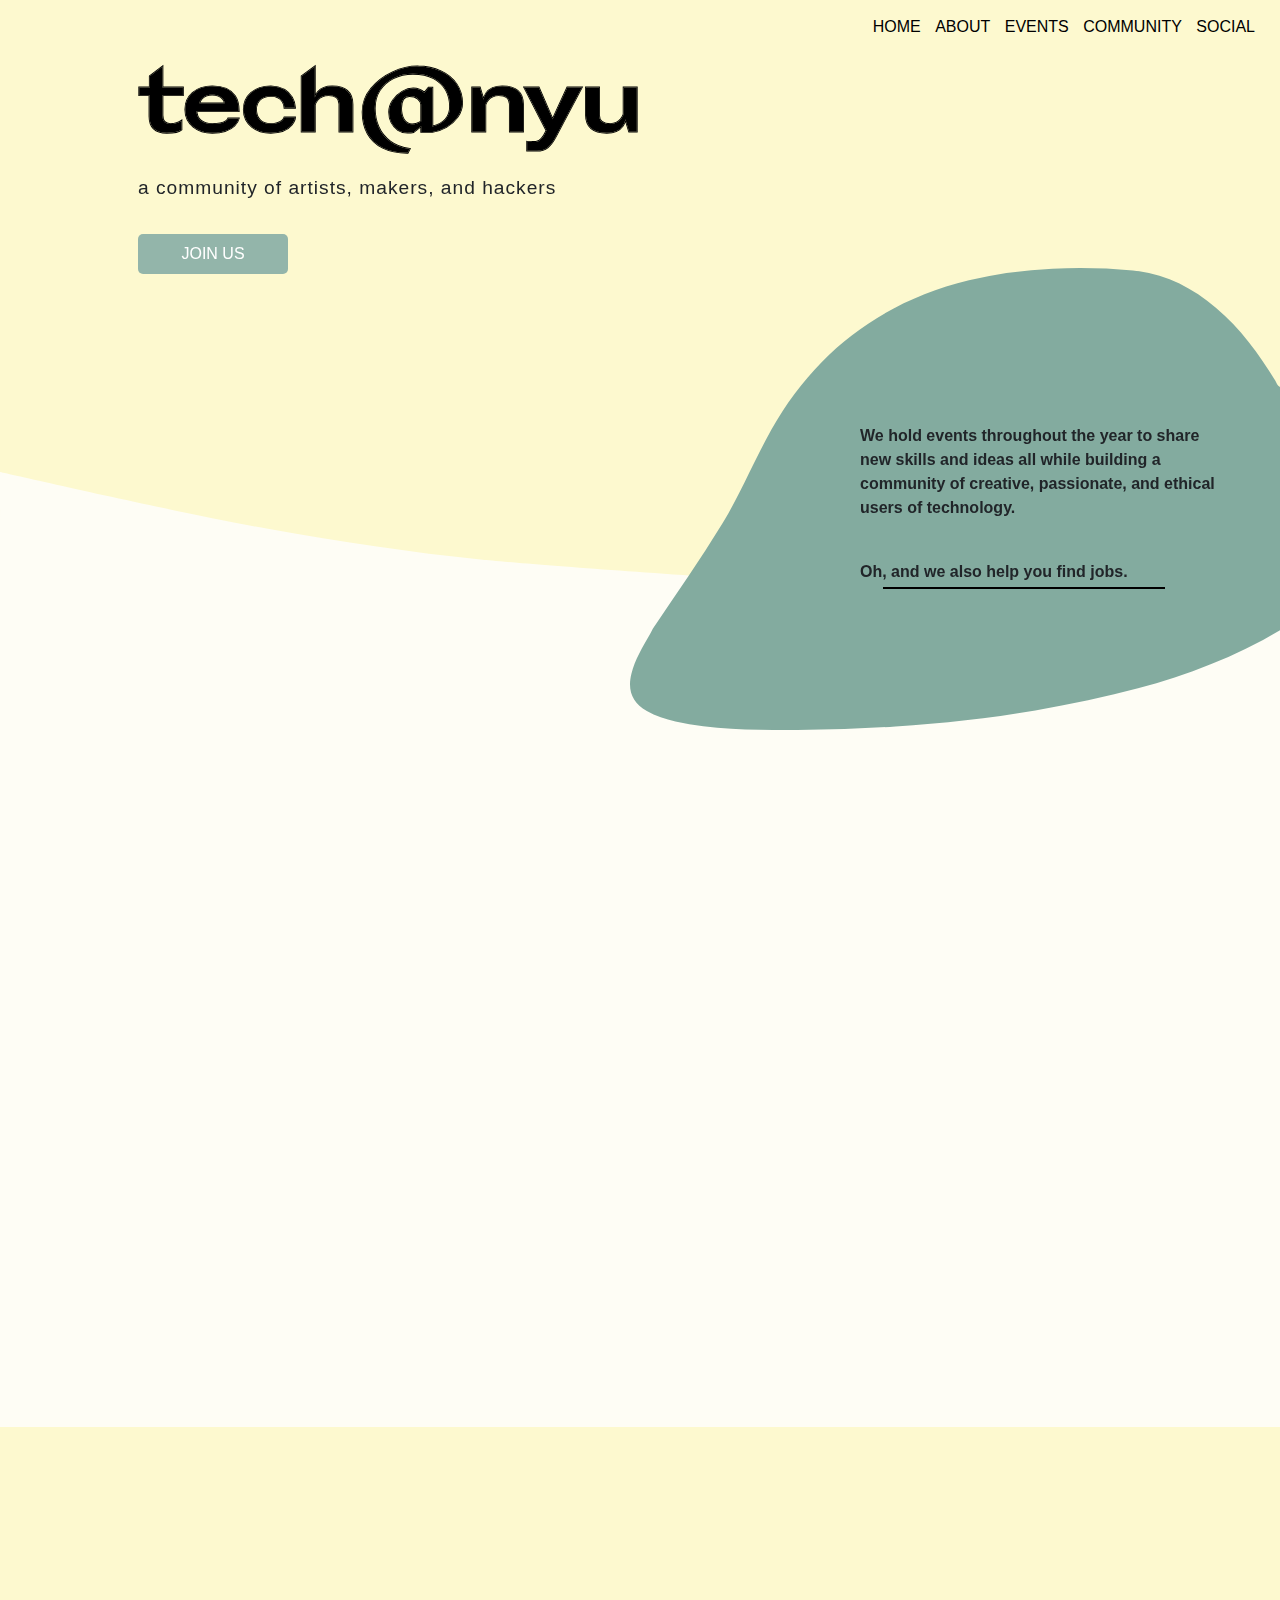
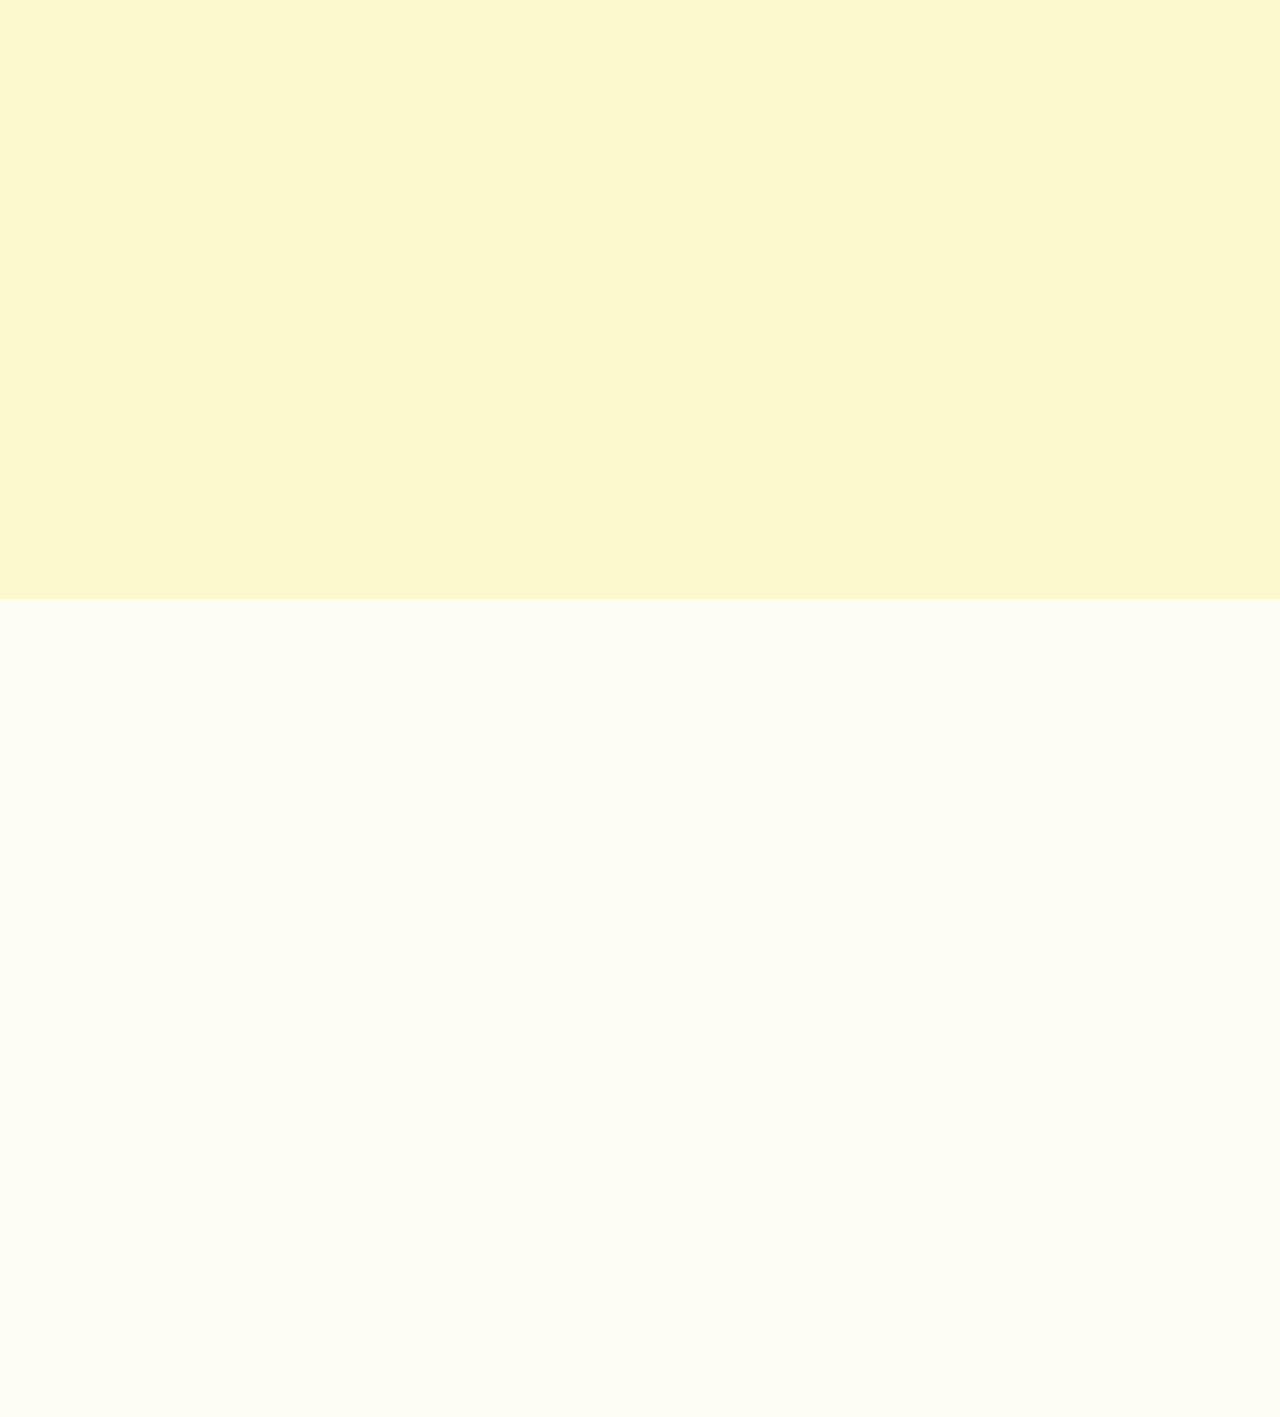
==== index.html @ 1ab99ee9 "new site" ====
<!doctype html>
<html>
    <head>
        <title>Tech@NYU</title>
        <meta name="viewport" content="width=device-width, initial-scale=1, shrink-to-fit=no">
        
        <link href="css/home-style.css" rel="stylesheet">
        <link rel="stylesheet" href="https://stackpath.bootstrapcdn.com/bootstrap/4.4.1/css/bootstrap.min.css" integrity="sha384-Vkoo8x4CGsO3+Hhxv8T/Q5PaXtkKtu6ug5TOeNV6gBiFeWPGFN9MuhOf23Q9Ifjh" crossorigin="anonymous">
        <link rel="stylesheet" href="https://unpkg.com/aos@next/dist/aos.css" />

    </head>
    <body class="white" id = "home">
        <header class="yellow overflow" data-aos="fade-in">
            <nav data-aos="fade-in" data-aos-delay="500">
                <ul>
                    <li><a href= "#home" class="scroll">HOME</a></li>
                    <li><a href= "#about" class="scroll">ABOUT</a></li>
                    <li><a href= "#events" class="scroll">EVENTS</a></li>
                    <li><a href= "#community" class="scroll">COMMUNITY</a></li>
                    <li><a href= "#social" class="scroll">SOCIAL</a></li>
                </ul>
            </nav>
            <div id = "logo-container" data-aos="fade-right" data-aos-delay="1000">
                <img id = "logo" src="assets/logo.svg">
                <p id = "catch-line">a community of artists, makers, and hackers</p>
                <a class="scroll" href="#community"><button class = "green-button">JOIN US</button></a>
            </div>
            <div id = "blob-container" data-aos="fade-left" data-aos-delay="1500">
                <div>
                    <img src="assets/green.svg">
                    <div id = "mission-text">
                        <p>We hold events throughout the year to share new skills and ideas all while building a community of creative, passionate, and ethical users of technology.</p>
                        <p>Oh, and we also help you find jobs.</p>
                    </div>
                    <hr id = "black-line">
                </div>
            </div>
        </header>
        
        <section id = "about" class="white">
            <div class="container">
                <div class="row">
                    <div class="col-sm" data-aos="zoom-in" data-aos-delay="500">
                        <h2>Creativity</h2>
                        <img class = "mission-pic" src="assets/creativity.svg" alt="creativity">
                        <p class="mission-para">Ideate and innovate your ideas through design.</p>
                    </div>
                    <div class="col-sm" data-aos="zoom-in" data-aos-delay="700">
                        <h2>Learning</h2>
                        <img class = "mission-pic" src="assets/web.svg" alt="learning">
                        <p class="mission-para">Pick up new skills or brush up your code.</p>
                    </div>
                    <div class="col-sm" data-aos="zoom-in" data-aos-delay="1000">
                        <h2>Community</h2>
                        <img class = "mission-pic" src="assets/network.svg" alt="community">
                        <p class="mission-para">Meet other tech-enthusiasts.</p>
                    </div>
                </div>
            </div>
            <h1 id = "future-leaders" data-aos="fade-in" data-aos-delay="1200">We're building a community for the future leaders in tech.</h1>
        </section>
        
        <section id = "events" class="yellow">
            <div id = "lav-rect">
                <img src = "assets/lavender-rect.svg" alt="lavender-rectangle" data-aos="fade-in" data-aos-offset="400" data-aos-delay="500">
                <div id = "event-head" data-aos="zoom-out" data-aos-offset="500">
                    <h1>EVENTS</h1>
                    <img id = "squiggles" src="assets/squiggles.svg" alt="squiggles">
                </div>
                <img id = "half-circ" src="assets/purple-half.svg" alt="Purple-semi-circle" data-aos="fade-in" data-aos-delay="650">
            </div>
            <div id = "come-meet" data-aos="fade-in" data-aos-delay="1000">
                <h3>COME MEET US</h3>
                <p>Look out for upcoming workshops, tutorials, info sessions, panels, and more!</p>
                <a class = "load-link" href="events.html"><button class = "green-button">SEE MORE</button></a>
            </div>
        </section>
        
        <section id = "community" class = "white">
            <div align = "right" data-aos="fade-left" data-aos-delay="500"><hr class="half-black-line"></div>
            <h1 data-aos="fade-in" data-aos-delay="1200" >JOIN THE COMMUNITY</h1>
            <div data-aos="fade-right" data-aos-delay="800" ><hr class="half-black-line"></div>
            <div class="container">
                <div class="row">
                    <div class="col" data-aos="zoom-out" data-aos-delay="1500">
                      <h4>STUDENTS</h4>
                        <p class="community-para">Join the <a href="https://mailchi.mp/7b624ef8b8ad/techatnyu" target="_blank" class = "link" >listserv</a> for upcoming events and opportunities.</p>
                    </div>
                    <div class="col" data-aos="zoom-out" data-aos-delay="1800">
                      <h4>CORPORATE</h4>
                        <p class="community-para">Interested in hosting an event with us? Fill out this <a href="https://airtable.com/shrxAdVpAfwUMlzUj" target="_blank" class="link">form</a></p>
                    </div>
                </div>
            </div>
        </section>
        
        <section id = "social" data-aos="fade-in">
            <h3>FOLLOW US</h3>
            <div id = "social-icons">
                <a href = "https://www.instagram.com/techatnyu/" target = "_blank"><img src = "assets/instagram-logo.svg" alt = "instagram logo"></a>
                <a href = "https://www.facebook.com/TechatNYU/" target = "_blank"><img src = "assets/facebook.svg" alt = "facebook logo"></a>
                <a href = "https://twitter.com/techatnyu" target = "_blank"><img src = "assets/twitter.svg" alt = "twitter logo"></a>
                <a href = "https://medium.com/@TechatNYU" target = "_blank"><img src = "assets/medium.svg" alt = "medium logo"></a>
                <a href = "https://www.youtube.com/channel/UCfnrLW1YMab6CDElGKw2aGQ" target = "_blank"><img src = "assets/youtube.svg" alt = "medium logo"></a>
            </div>
        </section>
        
        <script
        src="https://code.jquery.com/jquery-3.4.1.min.js"
        integrity="sha256-CSXorXvZcTkaix6Yvo6HppcZGetbYMGWSFlBw8HfCJo="
        crossorigin="anonymous"></script>
        <script src="https://unpkg.com/aos@next/dist/aos.js"></script>
        <script>
        AOS.init();
        </script>
        <script src = "js/main.js"></script>
        
    </body>
</html>
---- css/home-style.css ----
.yellow {background-color: #fdf9cf;}

.white {background-color:#fefdf5;}

.overflow {overflow: auto;}

/*NAVBAR*/
nav {position: fixed; top: 0; width: 100%; z-index: 10; background-color: #fdf9cf;}
nav ul {list-style: none; padding:0; float: right;margin-top: 10px; margin-right: 20px;}
nav ul li {display: inline-block; margin: 5px; color: black;}
nav a {color: black;}
nav a:hover{color: black;}

#logo {width: 500px; margin-left: 10px; margin-bottom: 20px;}

#catch-line {margin-left: 10px; letter-spacing: 1px; font-size: 1.2em;}

#logo-container {padding: 5% 0 5% 10%; display: inline-block;}

header {
    background-image: url(../assets/white-wave.svg);
    background-repeat: no-repeat;
    background-position: bottom;
}

/*Green button*/
.green-button {
	background-color: #93b5aa;
	color: white;
	width: 150px;
	padding: 8px 0px;
	border-radius: 5px;
	margin: 15px 0 20px 10px; 
    font-weight: 500;
    border: none;
}

.green-button:hover {
	cursor: pointer;
}
.green-button:active {
	opacity: .8;
}

#blob-container {display: inline-block; float: right; margin-top: 120px;padding-top: 60px; margin-bottom: 130px;}

#blob-container img {width: 650px;}

#mission-text {width: 370px; font-weight: 600; position: absolute;bottom: 130px; right: 50px;}

#blob-container div:first-child {position: relative;}

#black-line { border: 1.5px solid black; width: 280px; position: absolute; bottom: 125px; right: 115px;}

#mission-text p:first-child {
    margin-bottom: 40px;
}

.mission-pic {
    width: 200px;
    height: 150px;
    margin: 20px 0;
}

#about {text-align: center; padding-top: 50px;}

#about .col-sm {padding: 20px 0;}

.mission-para {width: 190px; margin: 0 auto; font-weight: 500;}

#future-leaders {padding: 5% 0; width: 750px; margin: 0 auto; font-size: 3em; letter-spacing: 2px;}

#events {position: relative;}

#lav-rect {display: inline-block; position: relative; margin: 5%;}
#lav-rect img:first-child {width: 500px;}

#event-head {position: absolute; display: inline-block; top: 5%; right: -22%; z-index: 1;}
#event-head h1 {font-size: 4em; letter-spacing: 5px; position: relative;}

#squiggles {width: 280px; position: absolute; bottom: -80px; right: -80px;}

#half-circ {position: absolute;
    bottom: -120px;
    left: -100px;
    z-index: 1;
    width: 220px;
}

#come-meet {display: inline-block; position: absolute; left: 65%; bottom: 20%;}
#come-meet p {width: 300px; font-weight: 400;}
#come-meet h3, #come-meet p {padding-left: 10px;}

#community {overflow: hidden}
#community h1 {
    text-align: center;
    letter-spacing: 2px;
    font-weight: 600;
    font-size: 3em;
}

.half-black-line {
    border-color: black;
    border-width: 5px;
    width: 40%;
    display: inline-block;
    margin: 50px 0;
}

#community .col {text-align: center; margin: 50px 0;}
.community-para {width: 280px; margin: 0 auto;}
.community-para a {color: #92b5aa;}
.community-para a:hover {color: #92b5aa;}

#social { text-align: center; padding: 50px 0; background-image: url(../assets/footer.svg); background-repeat: no-repeat; background-position:top; background-size: cover; padding-top: 200px;}
#social-icons {margin-top: 20px;}
#social-icons img {margin: 0 10px; opacity: .7; width: 40px; height: 40px;}
#social-icons img:hover {opacity: 1;}

/*MEDIA*/
@media (max-width: 1288px) {
    #blob-container {
        margin-top: -100px;
        padding-top: 10px;
        margin-bottom: 80px;
    }
}

@media (max-width: 970px) {
    #logo-container {padding: 5% 0; text-align: center; display: block; margin-top: 50px;}
    #blob-container img {width: 600px;}
    #black-line {bottom: 105px; right: 85px;}
    #mission-text {top: 140px; right: 30px;}
    #blob-container {margin-top: 30px; margin-bottom: 30px;}
    #future-leaders {font-size: 2.5em; width: 650px;}
}

@media (max-width: 900px) {
    #lav-rect img:first-child {width: 450px;}
    #come-meet p {width: 270px;}
}

@media (max-width:770px) { 
    .row {display: block !important;} 
    .mission-pic {width: 150px; height: 130px;} 
    #come-meet {display: block; position: relative; left: 0;bottom: 0; float: right; margin-right: 20px;}
    #events {overflow: auto;}
    #event-head {right: 0;}
}

@media (max-width: 720px){ 
    #logo {width: 450px;}
    #catch-line{font-size: 1.1em;}
    #future-leaders {font-size: 2em; width: 500px;}
}

@media (max-width: 580px) {#event-head {right: 25%;}}

@media (max-width: 530px) {
    nav ul {float: none; margin-right: 0;}
    nav{margin: 0; text-align: center;}
    #catch-line{font-size: 1em;}
    #blob-container {margin-bottom: 0px;}
    #future-leaders {font-size: 1.8em; width: 100%;}
}

@media (max-width: 450px) {
    #logo {width: 80%; margin-left: 0; padding-top: 80px;}
    nav ul li {margin: 2px;}
    #catch-line {margin: 0; margin-bottom: 20px; letter-spacing: 0;}
    #logo-container button {margin-left: 0;}
    #blob-container {width: 110%;}
    #blob-container img {width: 100%;}
    #mission-text p:first-child {margin-bottom: 20px;}
    #mission-text {font-size: 14px; width: 300px; text-align: center; right: 2%;top: 32%;}
    #black-line {width: 250px; bottom: 22%; right: 0;}
    #future-leaders {font-size: 1.5em; padding-left: 20px; padding-right: 20px; padding-bottom: 50px;}
    #lav-rect img:first-child {width: 330px;}
    #come-meet {margin-top: 50px; margin-right: 10px;}
    #lav-rect {margin-right: 0;}
    #event-head h1 {font-size: 3.5em;}
    #squiggles {width: 230px; bottom: -60px}
    #half-circ {width: 200px;}
    header nav {display: none;}
}

@media (max-width: 400px){#black-line{bottom: 16%;}}}

@media (max-width: 365px) {
    #mission-text {font-size: 12px; width: 260px;}
}

@media (max-width: 330px) {#lav-rect img:first-child {width: 300px;} #come-meet {margin-top: 100px;} #event-head h1 {font-size: 3em} #squiggles {right: -60px;}}
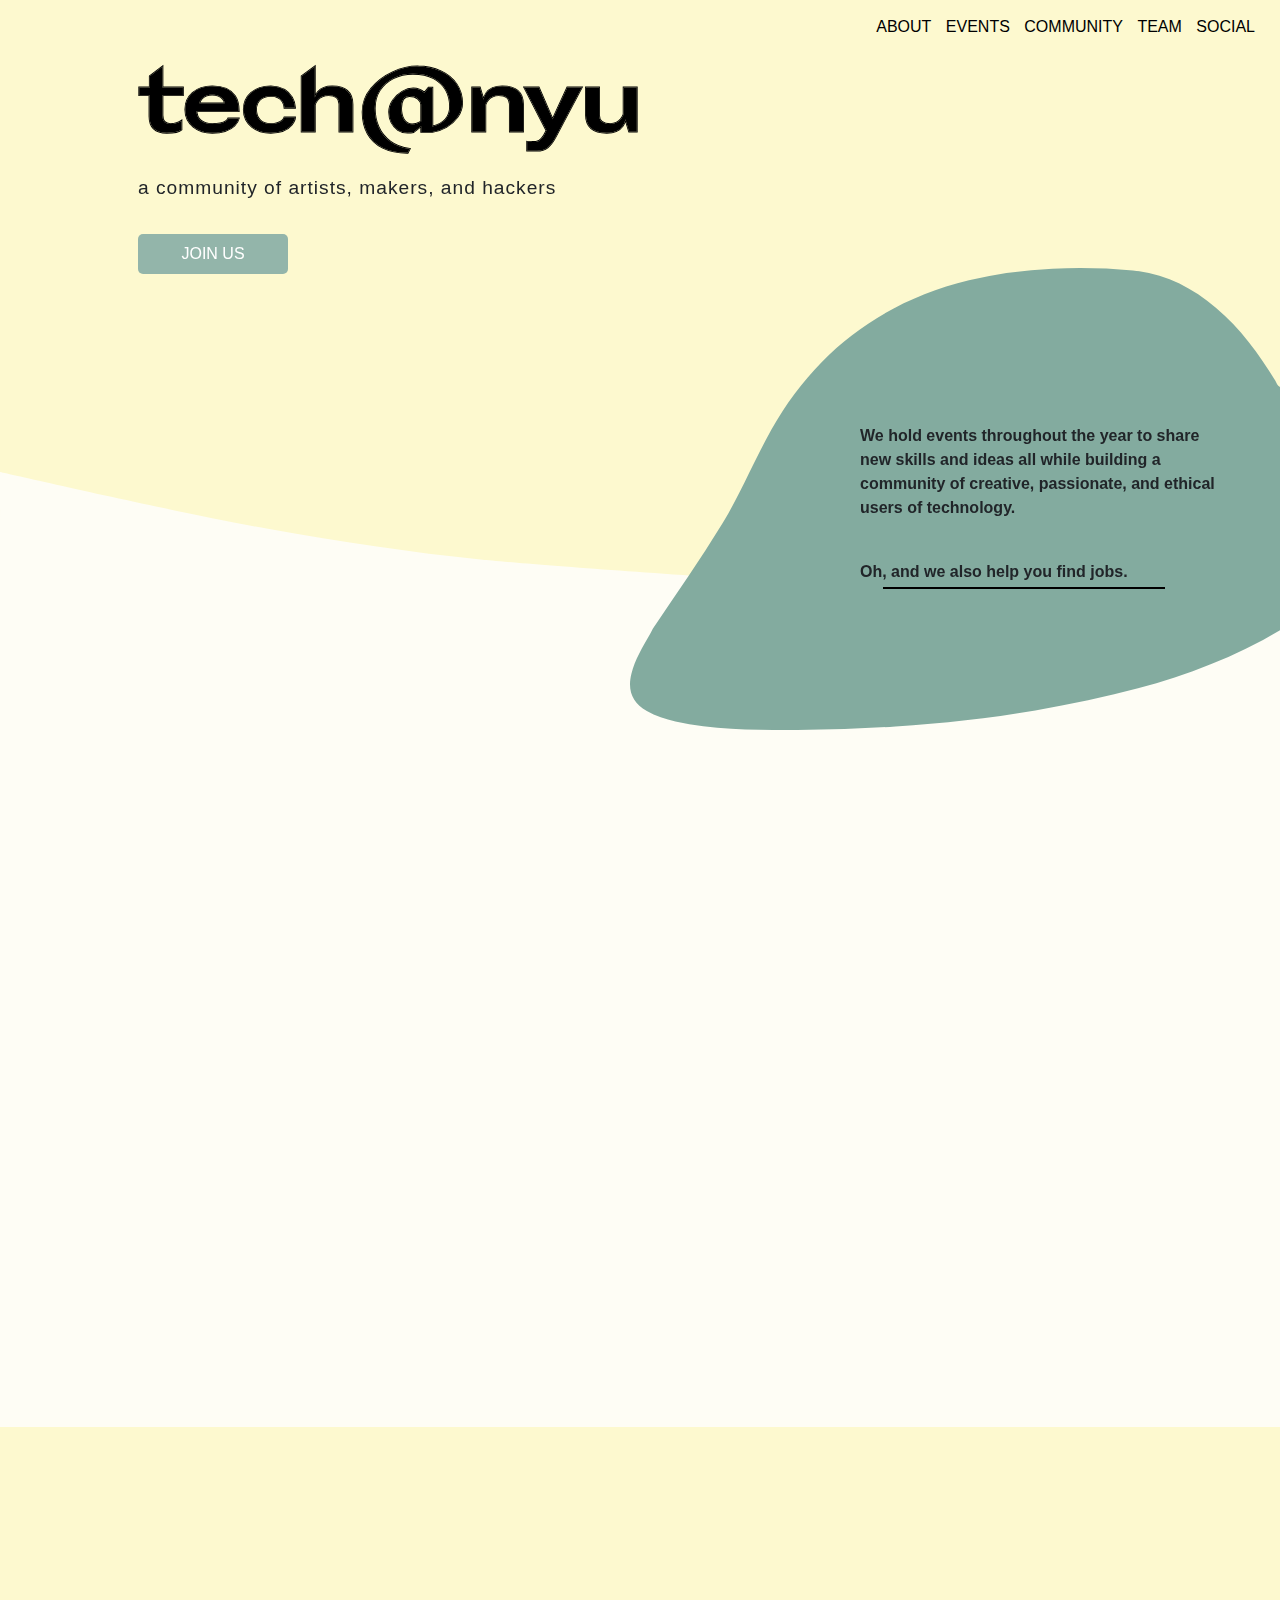
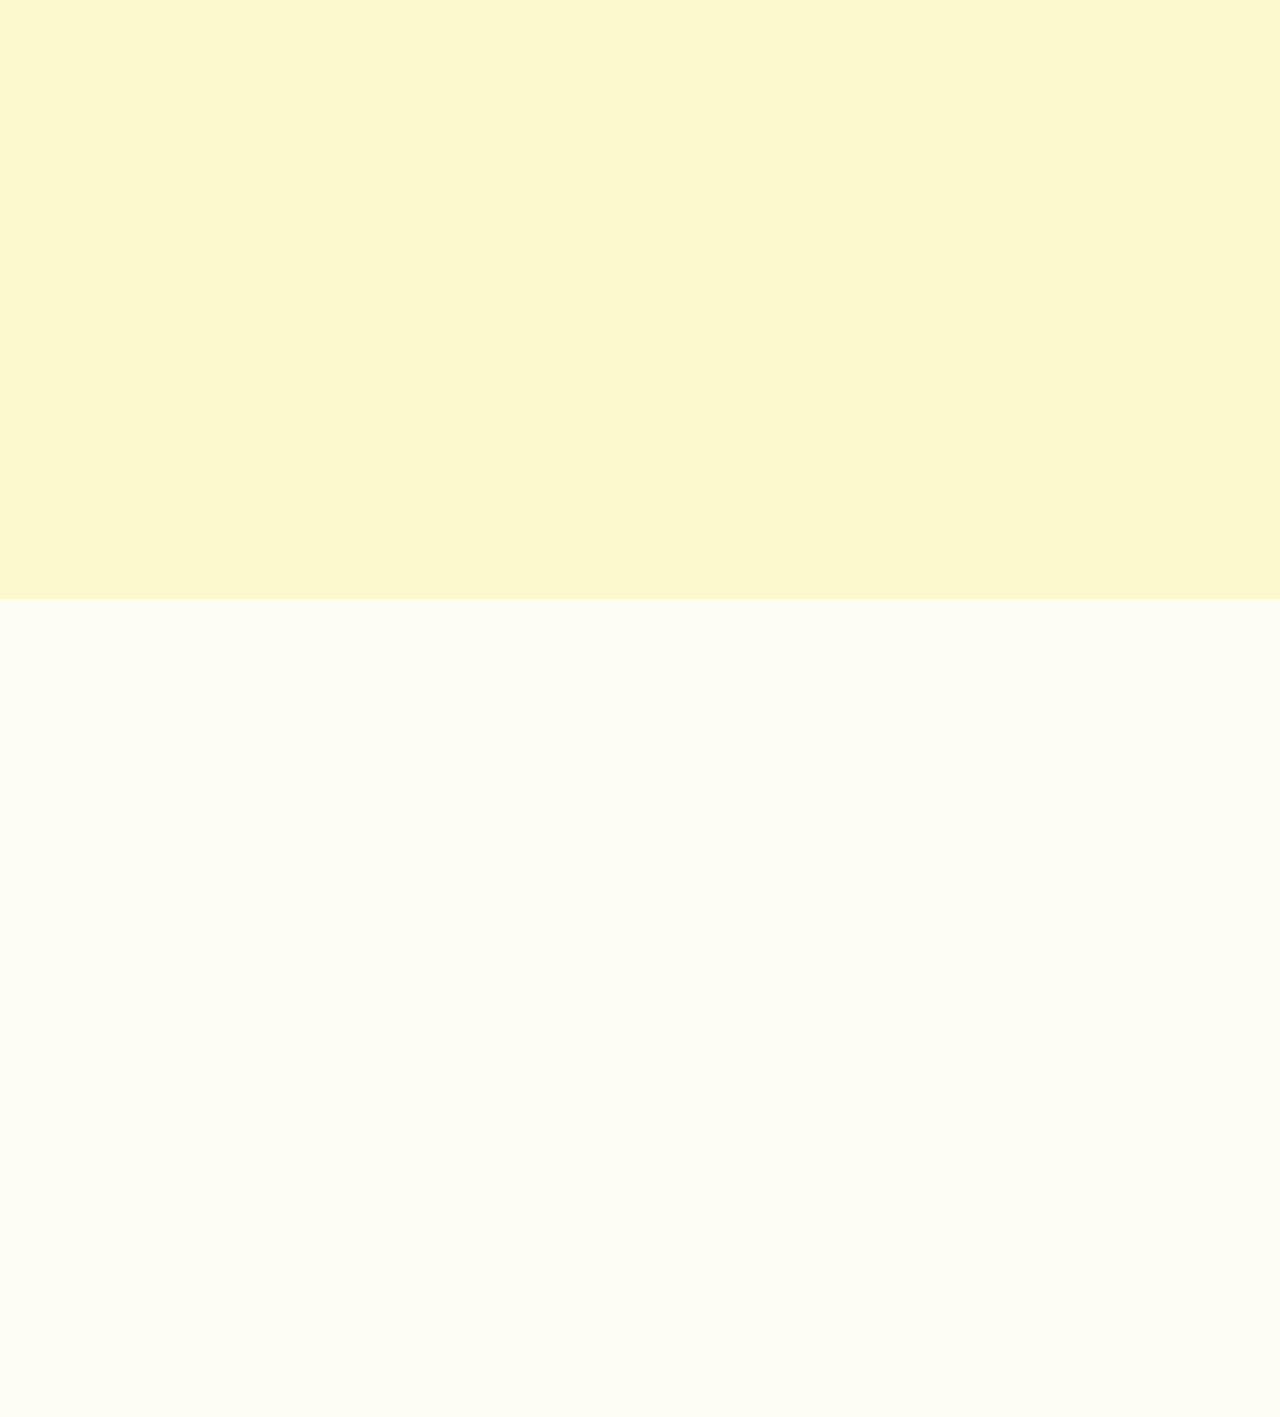
==== commit 8324394d: "added favicon" ====
--- a/index.html
+++ b/index.html
@@ -3,20 +3,21 @@
     <head>
         <title>Tech@NYU</title>
         <meta name="viewport" content="width=device-width, initial-scale=1, shrink-to-fit=no">
-        
+
         <link href="css/home-style.css" rel="stylesheet">
         <link rel="stylesheet" href="https://stackpath.bootstrapcdn.com/bootstrap/4.4.1/css/bootstrap.min.css" integrity="sha384-Vkoo8x4CGsO3+Hhxv8T/Q5PaXtkKtu6ug5TOeNV6gBiFeWPGFN9MuhOf23Q9Ifjh" crossorigin="anonymous">
         <link rel="stylesheet" href="https://unpkg.com/aos@next/dist/aos.css" />
+        <link rel="shortcut icon" type="image/jpg" href="assets/favicon.png"/>
 
     </head>
     <body class="white" id = "home">
         <header class="yellow overflow" data-aos="fade-in">
             <nav data-aos="fade-in" data-aos-delay="500">
                 <ul>
-                    <li><a href= "#home" class="scroll">HOME</a></li>
                     <li><a href= "#about" class="scroll">ABOUT</a></li>
                     <li><a href= "#events" class="scroll">EVENTS</a></li>
                     <li><a href= "#community" class="scroll">COMMUNITY</a></li>
+                    <li><a href= "#team" class="scroll">TEAM</a></li>
                     <li><a href= "#social" class="scroll">SOCIAL</a></li>
                 </ul>
             </nav>
@@ -36,7 +37,7 @@
                 </div>
             </div>
         </header>
-        
+
         <section id = "about" class="white">
             <div class="container">
                 <div class="row">
@@ -59,7 +60,7 @@
             </div>
             <h1 id = "future-leaders" data-aos="fade-in" data-aos-delay="1200">We're building a community for the future leaders in tech.</h1>
         </section>
-        
+
         <section id = "events" class="yellow">
             <div id = "lav-rect">
                 <img src = "assets/lavender-rect.svg" alt="lavender-rectangle" data-aos="fade-in" data-aos-offset="400" data-aos-delay="500">
@@ -75,7 +76,7 @@
                 <a class = "load-link" href="events.html"><button class = "green-button">SEE MORE</button></a>
             </div>
         </section>
-        
+
         <section id = "community" class = "white">
             <div align = "right" data-aos="fade-left" data-aos-delay="500"><hr class="half-black-line"></div>
             <h1 data-aos="fade-in" data-aos-delay="1200" >JOIN THE COMMUNITY</h1>
@@ -93,7 +94,7 @@
                 </div>
             </div>
         </section>
-        
+
         <section id = "social" data-aos="fade-in">
             <h3>FOLLOW US</h3>
             <div id = "social-icons">
@@ -104,7 +105,7 @@
                 <a href = "https://www.youtube.com/channel/UCfnrLW1YMab6CDElGKw2aGQ" target = "_blank"><img src = "assets/youtube.svg" alt = "medium logo"></a>
             </div>
         </section>
-        
+
         <script
         src="https://code.jquery.com/jquery-3.4.1.min.js"
         integrity="sha256-CSXorXvZcTkaix6Yvo6HppcZGetbYMGWSFlBw8HfCJo="
@@ -114,6 +115,6 @@
         AOS.init();
         </script>
         <script src = "js/main.js"></script>
-        
+
     </body>
-</html>+</html>
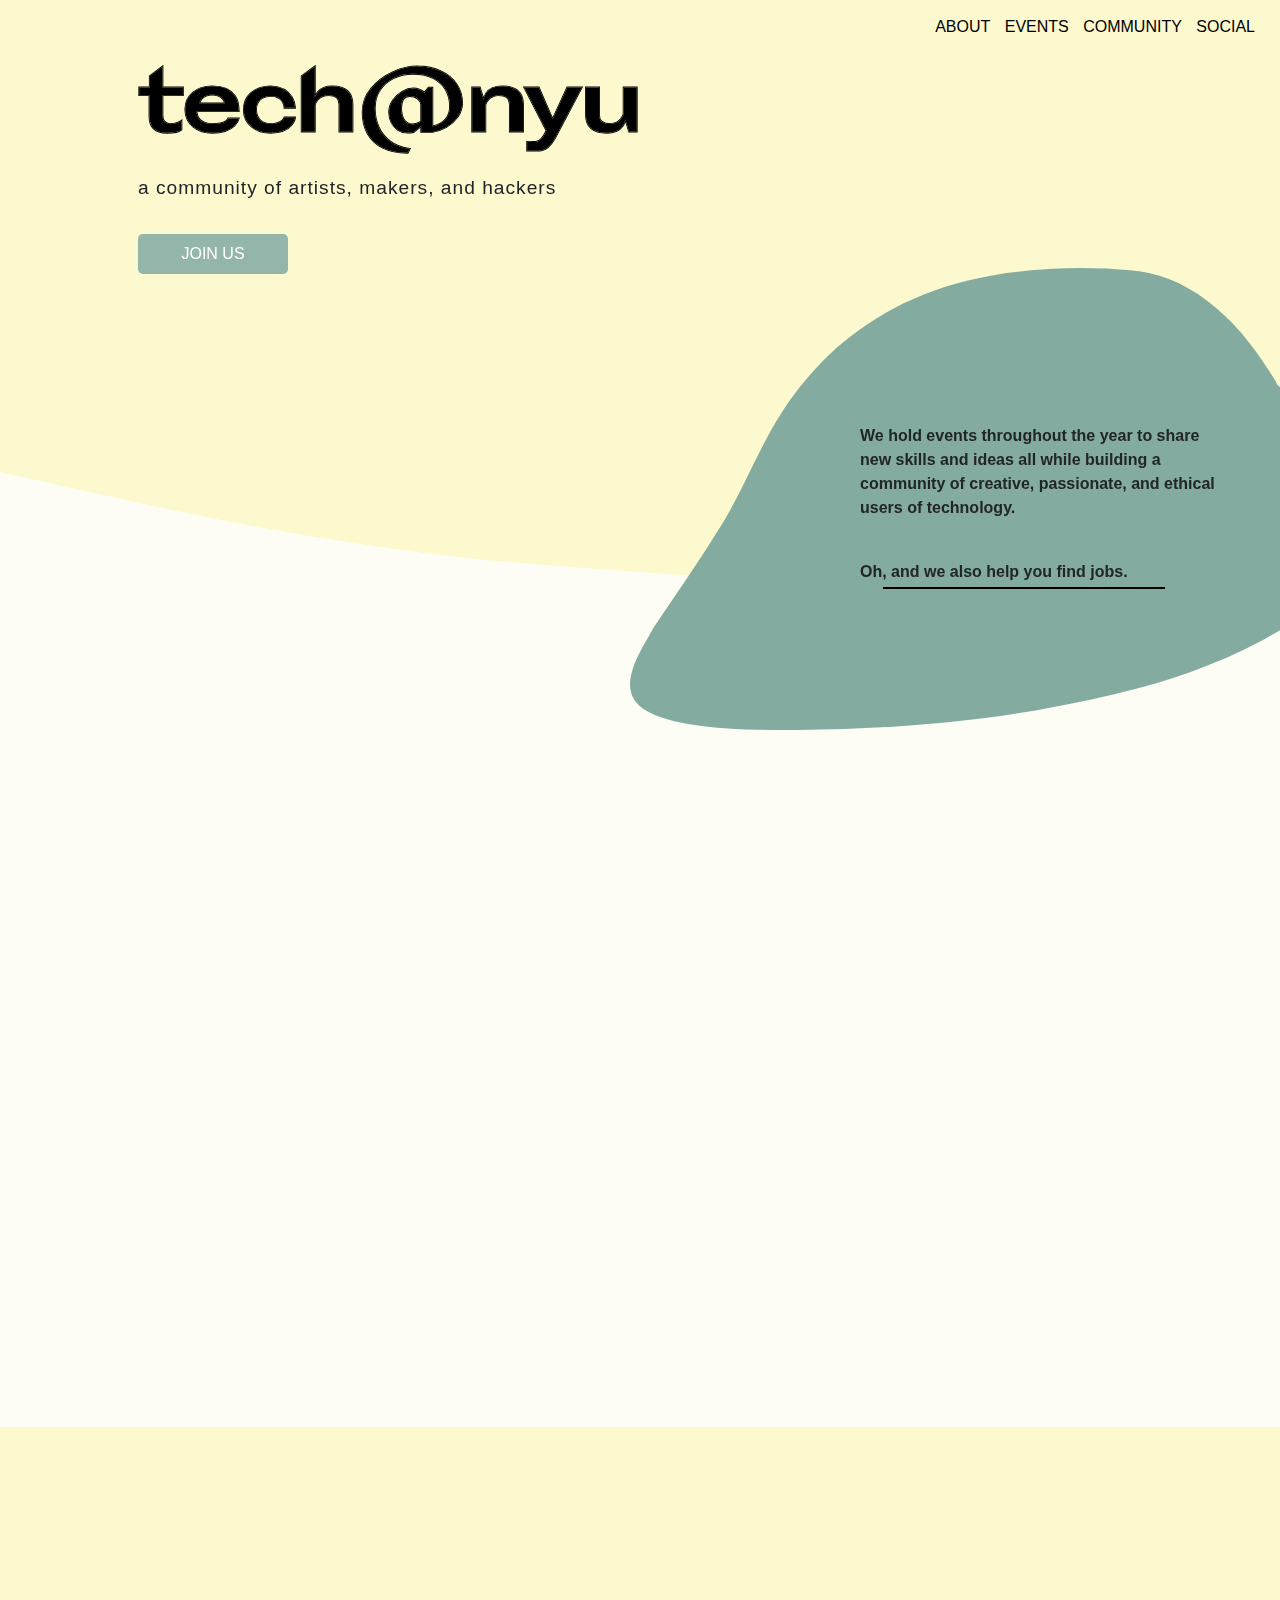
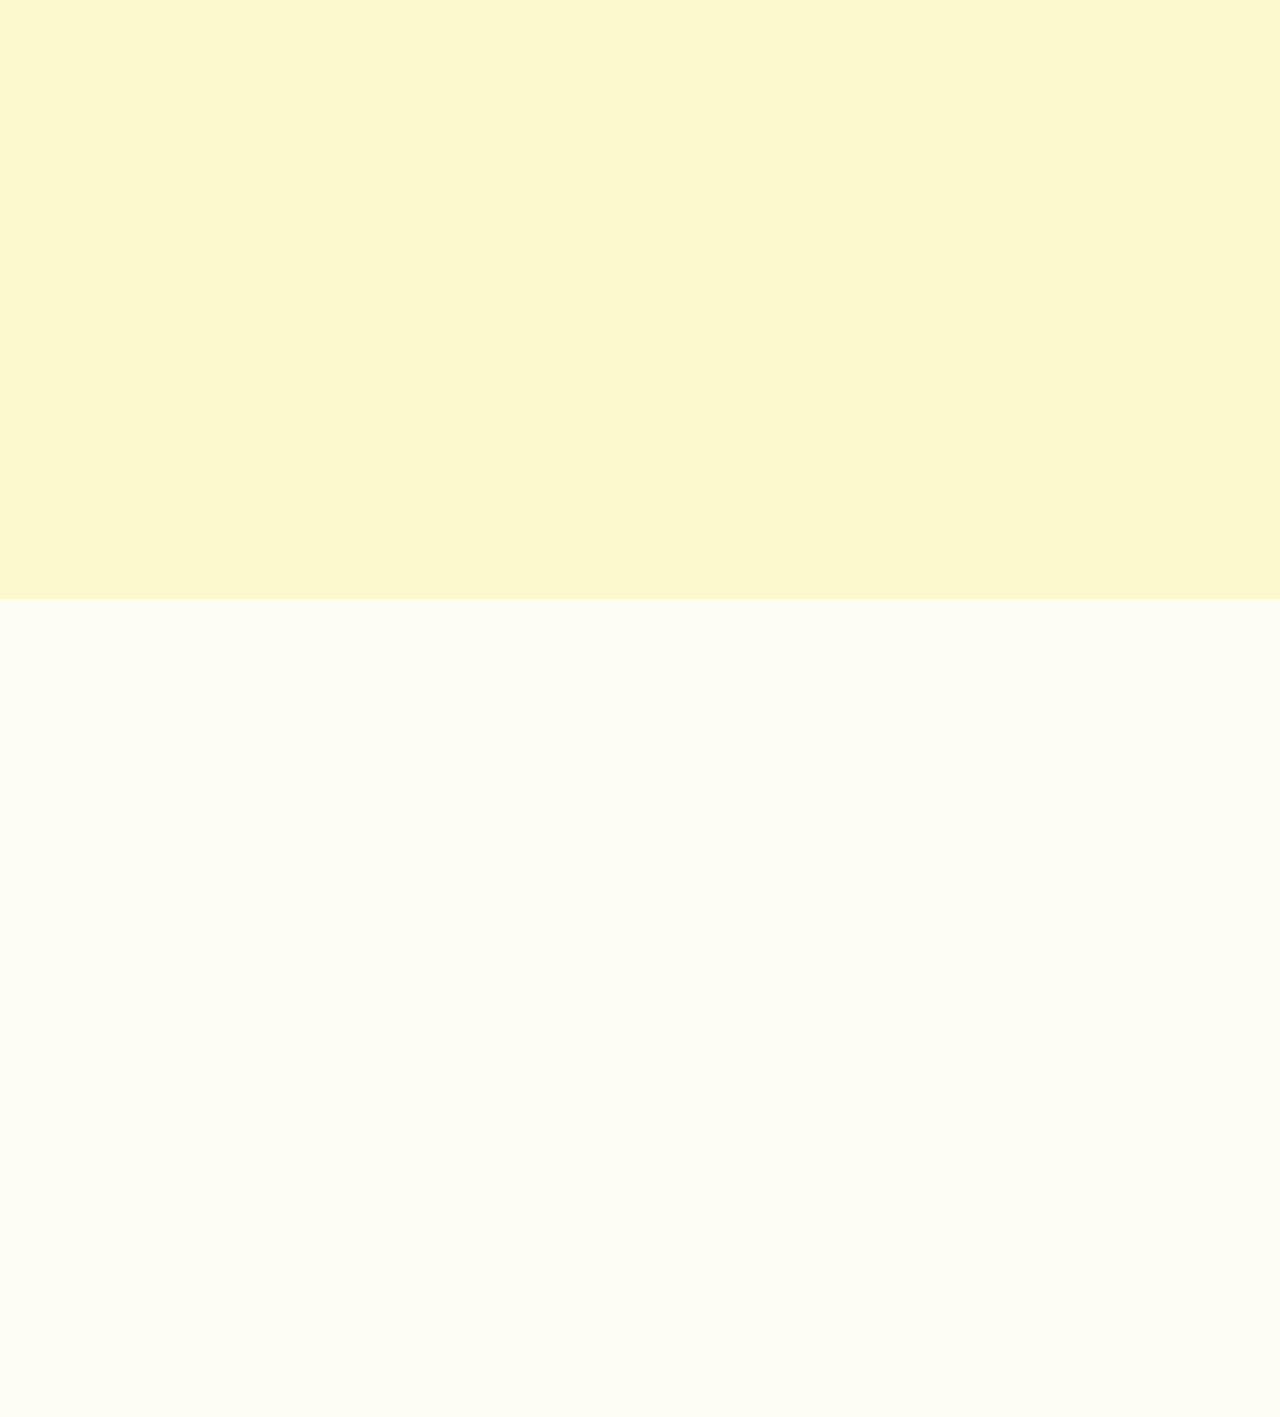
==== commit 42600892: "analytics and linking" ====
--- a/index.html
+++ b/index.html
@@ -8,7 +8,16 @@
         <link rel="stylesheet" href="https://stackpath.bootstrapcdn.com/bootstrap/4.4.1/css/bootstrap.min.css" integrity="sha384-Vkoo8x4CGsO3+Hhxv8T/Q5PaXtkKtu6ug5TOeNV6gBiFeWPGFN9MuhOf23Q9Ifjh" crossorigin="anonymous">
         <link rel="stylesheet" href="https://unpkg.com/aos@next/dist/aos.css" />
         <link rel="shortcut icon" type="image/jpg" href="assets/favicon.png"/>
+        
+        <!-- Global site tag (gtag.js) - Google Analytics -->
+        <script async src="https://www.googletagmanager.com/gtag/js?id=UA-158759152-1"></script>
+        <script>
+        window.dataLayer = window.dataLayer || [];
+        function gtag(){dataLayer.push(arguments);}
+        gtag('js', new Date());
 
+        gtag('config', 'UA-158759152-1');
+        </script>
     </head>
     <body class="white" id = "home">
         <header class="yellow overflow" data-aos="fade-in">
@@ -17,7 +26,7 @@
                     <li><a href= "#about" class="scroll">ABOUT</a></li>
                     <li><a href= "#events" class="scroll">EVENTS</a></li>
                     <li><a href= "#community" class="scroll">COMMUNITY</a></li>
-                    <li><a href= "#team" class="scroll">TEAM</a></li>
+<!--                     <li><a href= "#team" class="scroll">TEAM</a></li> -->
                     <li><a href= "#social" class="scroll">SOCIAL</a></li>
                 </ul>
             </nav>
@@ -73,7 +82,7 @@
             <div id = "come-meet" data-aos="fade-in" data-aos-delay="1000">
                 <h3>COME MEET US</h3>
                 <p>Look out for upcoming workshops, tutorials, info sessions, panels, and more!</p>
-                <a class = "load-link" href="events.html"><button class = "green-button">SEE MORE</button></a>
+                <a class = "load-link" href="/events"><button class = "green-button">SEE MORE</button></a>
             </div>
         </section>
 
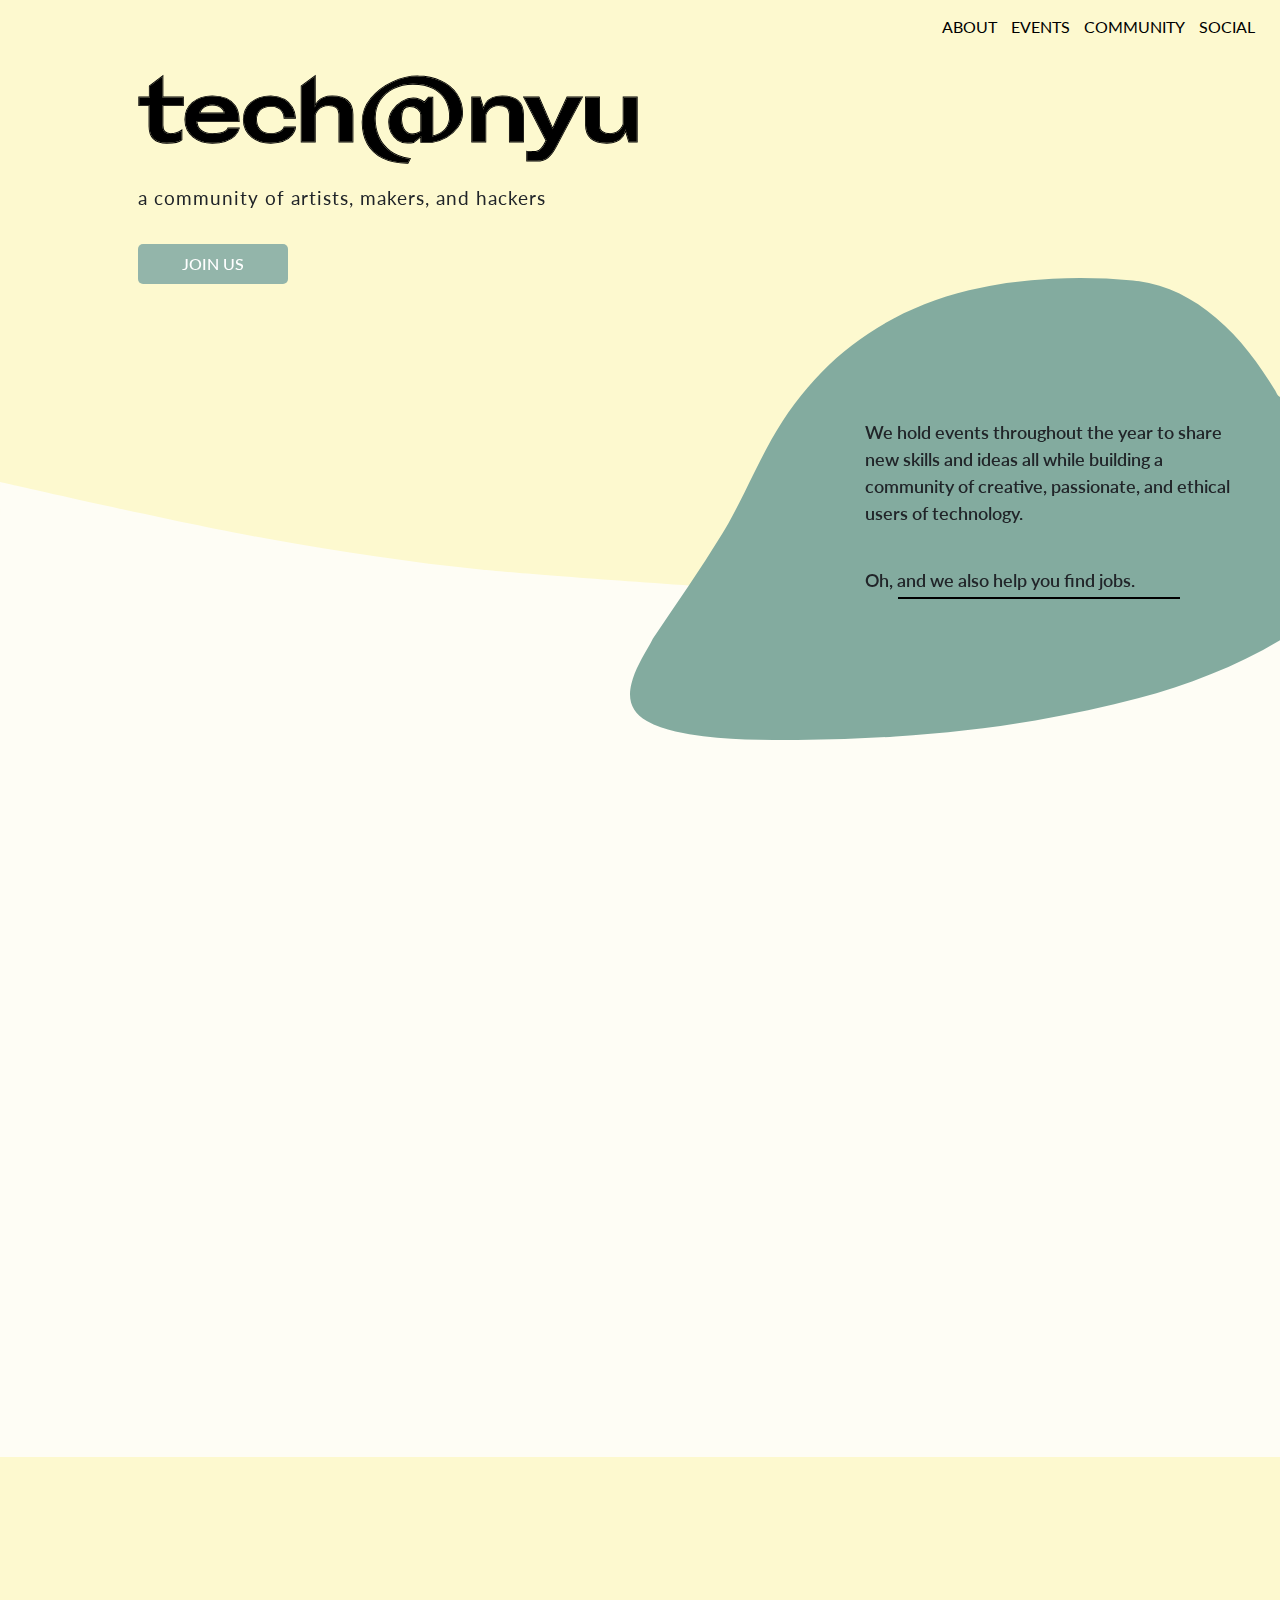
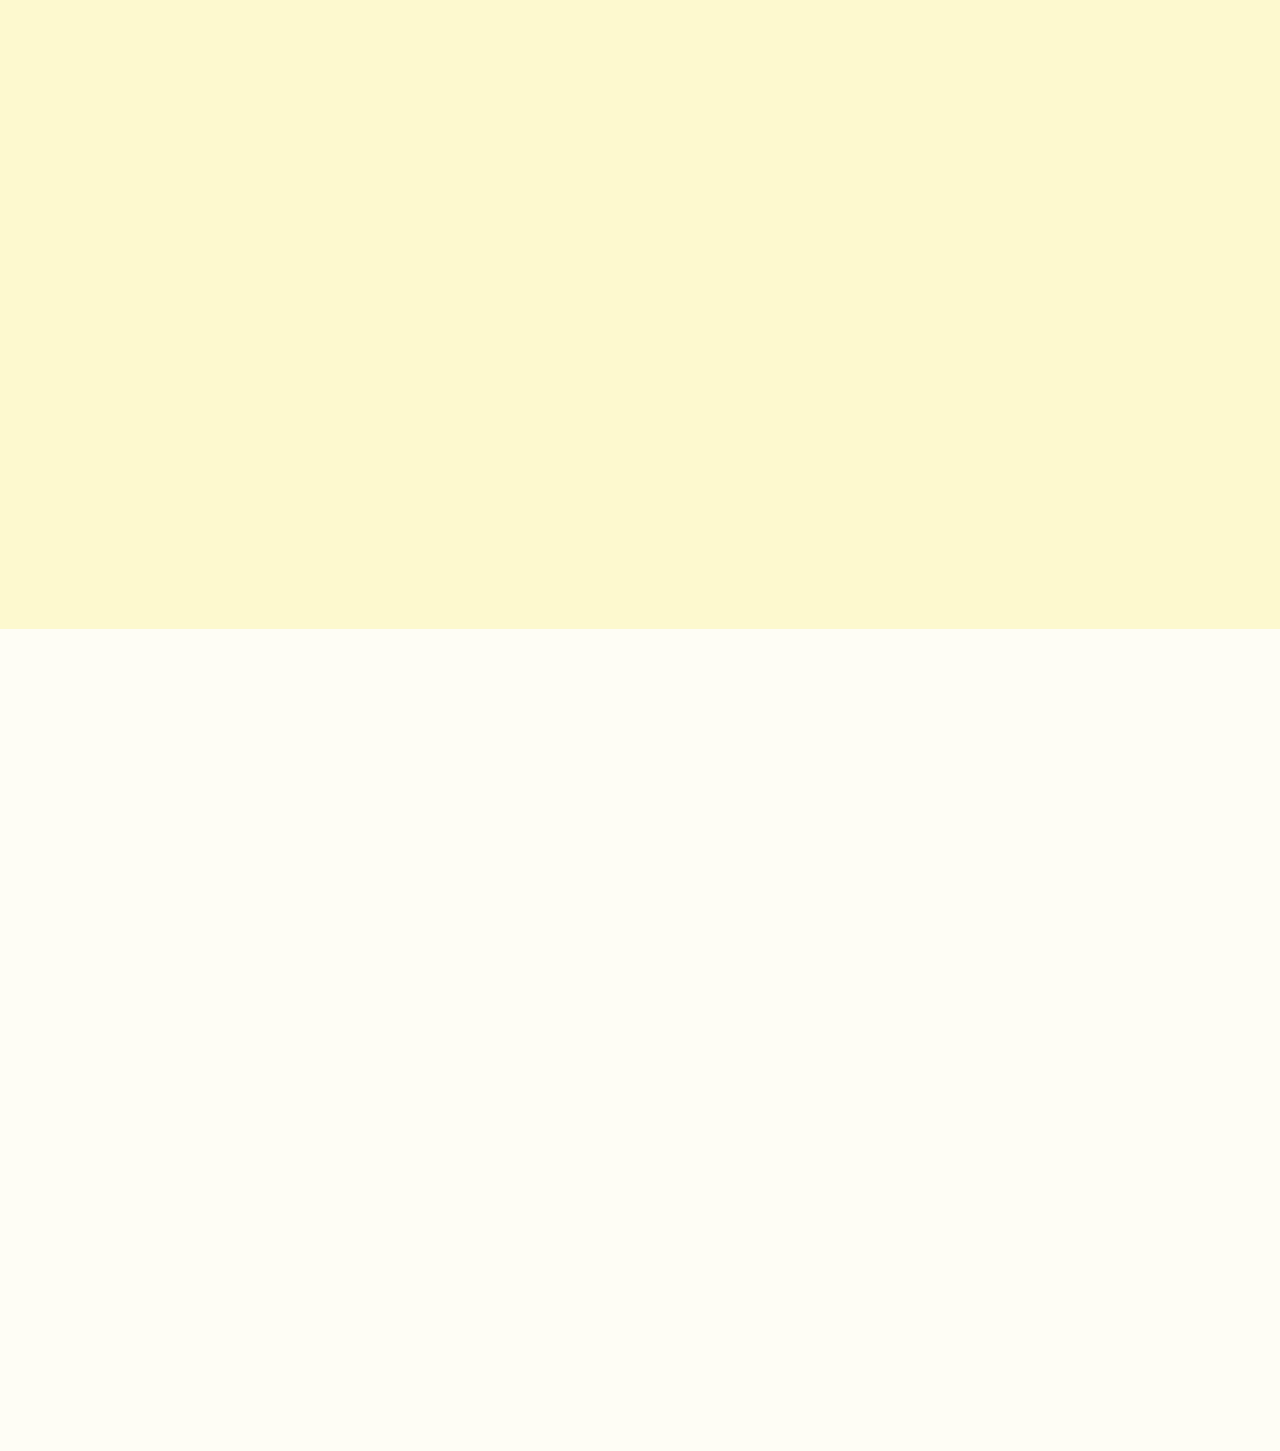
==== commit 8062a257: "updated font" ====
--- a/index.html
+++ b/index.html
@@ -8,7 +8,7 @@
         <link rel="stylesheet" href="https://stackpath.bootstrapcdn.com/bootstrap/4.4.1/css/bootstrap.min.css" integrity="sha384-Vkoo8x4CGsO3+Hhxv8T/Q5PaXtkKtu6ug5TOeNV6gBiFeWPGFN9MuhOf23Q9Ifjh" crossorigin="anonymous">
         <link rel="stylesheet" href="https://unpkg.com/aos@next/dist/aos.css" />
         <link rel="shortcut icon" type="image/jpg" href="assets/favicon.png"/>
-        
+        <link href="https://fonts.googleapis.com/css?family=Lato&display=swap" rel="stylesheet">
         <!-- Global site tag (gtag.js) - Google Analytics -->
         <script async src="https://www.googletagmanager.com/gtag/js?id=UA-158759152-1"></script>
         <script>
@@ -26,7 +26,7 @@
                     <li><a href= "#about" class="scroll">ABOUT</a></li>
                     <li><a href= "#events" class="scroll">EVENTS</a></li>
                     <li><a href= "#community" class="scroll">COMMUNITY</a></li>
-<!--                     <li><a href= "#team" class="scroll">TEAM</a></li> -->
+                    <!-- <li><a href= "#team" class="scroll">TEAM</a></li> -->
                     <li><a href= "#social" class="scroll">SOCIAL</a></li>
                 </ul>
             </nav>
@@ -51,17 +51,17 @@
             <div class="container">
                 <div class="row">
                     <div class="col-sm" data-aos="zoom-in" data-aos-delay="500">
-                        <h2>Creativity</h2>
+                        <h2 class = "mission-heading">Creativity</h2>
                         <img class = "mission-pic" src="assets/creativity.svg" alt="creativity">
                         <p class="mission-para">Ideate and innovate your ideas through design.</p>
                     </div>
                     <div class="col-sm" data-aos="zoom-in" data-aos-delay="700">
-                        <h2>Learning</h2>
+                        <h2 class = "mission-heading">Learning</h2>
                         <img class = "mission-pic" src="assets/web.svg" alt="learning">
                         <p class="mission-para">Pick up new skills or brush up your code.</p>
                     </div>
                     <div class="col-sm" data-aos="zoom-in" data-aos-delay="1000">
-                        <h2>Community</h2>
+                        <h2 class="mission-heading">Community</h2>
                         <img class = "mission-pic" src="assets/network.svg" alt="community">
                         <p class="mission-para">Meet other tech-enthusiasts.</p>
                     </div>
--- a/css/home-style.css
+++ b/css/home-style.css
@@ -11,7 +11,7 @@
 nav a {color: black;}
 nav a:hover{color: black;}
 
-#logo {width: 500px; margin-left: 10px; margin-bottom: 20px;}
+#logo {width: 500px; margin-left: 10px; margin-bottom: 20px; margin-top: 10px;}
 
 #catch-line {margin-left: 10px; letter-spacing: 1px; font-size: 1.2em;}
 
@@ -22,6 +22,13 @@
     background-repeat: no-repeat;
     background-position: bottom;
 }
+
+body {
+  font-family: 'Lato', sans-serif!important;
+  font-weight: bold;
+}
+
+p {font-size: 18px;}
 
 /*Green button*/
 .green-button {
@@ -30,7 +37,7 @@
 	width: 150px;
 	padding: 8px 0px;
 	border-radius: 5px;
-	margin: 15px 0 20px 10px; 
+	margin: 15px 0 20px 10px;
     font-weight: 500;
     border: none;
 }
@@ -46,11 +53,15 @@
 
 #blob-container img {width: 650px;}
 
-#mission-text {width: 370px; font-weight: 600; position: absolute;bottom: 130px; right: 50px;}
+#mission-text {width: 365px; font-weight: 600; position: absolute;bottom: 130px; right: 50px;}
+
+.mission-heading {
+font-size: 2.5em;
+}
 
 #blob-container div:first-child {position: relative;}
 
-#black-line { border: 1.5px solid black; width: 280px; position: absolute; bottom: 125px; right: 115px;}
+#black-line { border: 1.5px solid black; width: 280px; position: absolute; bottom: 125px; right: 100px;}
 
 #mission-text p:first-child {
     margin-bottom: 40px;
@@ -66,9 +77,9 @@
 
 #about .col-sm {padding: 20px 0;}
 
-.mission-para {width: 190px; margin: 0 auto; font-weight: 500;}
-
-#future-leaders {padding: 5% 0; width: 750px; margin: 0 auto; font-size: 3em; letter-spacing: 2px;}
+.mission-para {width: 200px; margin: 0 auto;}
+
+#future-leaders {padding: 5% 0; width: 750px; margin: 0 auto; font-size: 3.1em; letter-spacing: 2px; font-weight:600;}
 
 #events {position: relative;}
 
@@ -129,7 +140,7 @@
 @media (max-width: 970px) {
     #logo-container {padding: 5% 0; text-align: center; display: block; margin-top: 50px;}
     #blob-container img {width: 600px;}
-    #black-line {bottom: 105px; right: 85px;}
+    #black-line {bottom: 90px; right: 85px;}
     #mission-text {top: 140px; right: 30px;}
     #blob-container {margin-top: 30px; margin-bottom: 30px;}
     #future-leaders {font-size: 2.5em; width: 650px;}
@@ -140,17 +151,16 @@
     #come-meet p {width: 270px;}
 }
 
-@media (max-width:770px) { 
-    .row {display: block !important;} 
-    .mission-pic {width: 150px; height: 130px;} 
+@media (max-width:770px) {
+    .row {display: block !important;}
+    .mission-pic {width: 150px; height: 130px;}
     #come-meet {display: block; position: relative; left: 0;bottom: 0; float: right; margin-right: 20px;}
     #events {overflow: auto;}
     #event-head {right: 0;}
 }
 
-@media (max-width: 720px){ 
+@media (max-width: 720px){
     #logo {width: 450px;}
-    #catch-line{font-size: 1.1em;}
     #future-leaders {font-size: 2em; width: 500px;}
 }
 
@@ -159,21 +169,20 @@
 @media (max-width: 530px) {
     nav ul {float: none; margin-right: 0;}
     nav{margin: 0; text-align: center;}
-    #catch-line{font-size: 1em;}
     #blob-container {margin-bottom: 0px;}
     #future-leaders {font-size: 1.8em; width: 100%;}
 }
 
 @media (max-width: 450px) {
-    #logo {width: 80%; margin-left: 0; padding-top: 80px;}
+    #logo {width: 80%; margin-left: 0; padding-top: 30px;}
     nav ul li {margin: 2px;}
-    #catch-line {margin: 0; margin-bottom: 20px; letter-spacing: 0;}
+    #catch-line {margin: 0; margin-bottom: 20px; letter-spacing: 0; font-size: 18px;}
     #logo-container button {margin-left: 0;}
     #blob-container {width: 110%;}
     #blob-container img {width: 100%;}
     #mission-text p:first-child {margin-bottom: 20px;}
     #mission-text {font-size: 14px; width: 300px; text-align: center; right: 2%;top: 32%;}
-    #black-line {width: 250px; bottom: 22%; right: 0;}
+    #black-line {width: 250px; bottom: 18%; right: 0;}
     #future-leaders {font-size: 1.5em; padding-left: 20px; padding-right: 20px; padding-bottom: 50px;}
     #lav-rect img:first-child {width: 330px;}
     #come-meet {margin-top: 50px; margin-right: 10px;}
@@ -182,12 +191,20 @@
     #squiggles {width: 230px; bottom: -60px}
     #half-circ {width: 200px;}
     header nav {display: none;}
-}
-
-@media (max-width: 400px){#black-line{bottom: 16%;}}}
-
+    p {font-size: 16px;}
+    .mission-heading {font-size: 2em;}
+}
+
+@media (max-width: 400px){#black-line{bottom: 12%;}}
 @media (max-width: 365px) {
+  #mission-text{width: 260px;}
+  #mission-text p {font-size: 14px;}
+  #black-line{bottom: 10%;}
+  #event-head h1, #community h1 {font-size: 2.5em}
+}
+
+/* @media (max-width: 365px) {
     #mission-text {font-size: 12px; width: 260px;}
-}
-
-@media (max-width: 330px) {#lav-rect img:first-child {width: 300px;} #come-meet {margin-top: 100px;} #event-head h1 {font-size: 3em} #squiggles {right: -60px;}}+} */
+
+@media (max-width: 330px) {#lav-rect img:first-child {width: 300px;} #come-meet {margin-top: 100px;} #event-head h1 {font-size: 3em} #squiggles {right: -60px;}}
